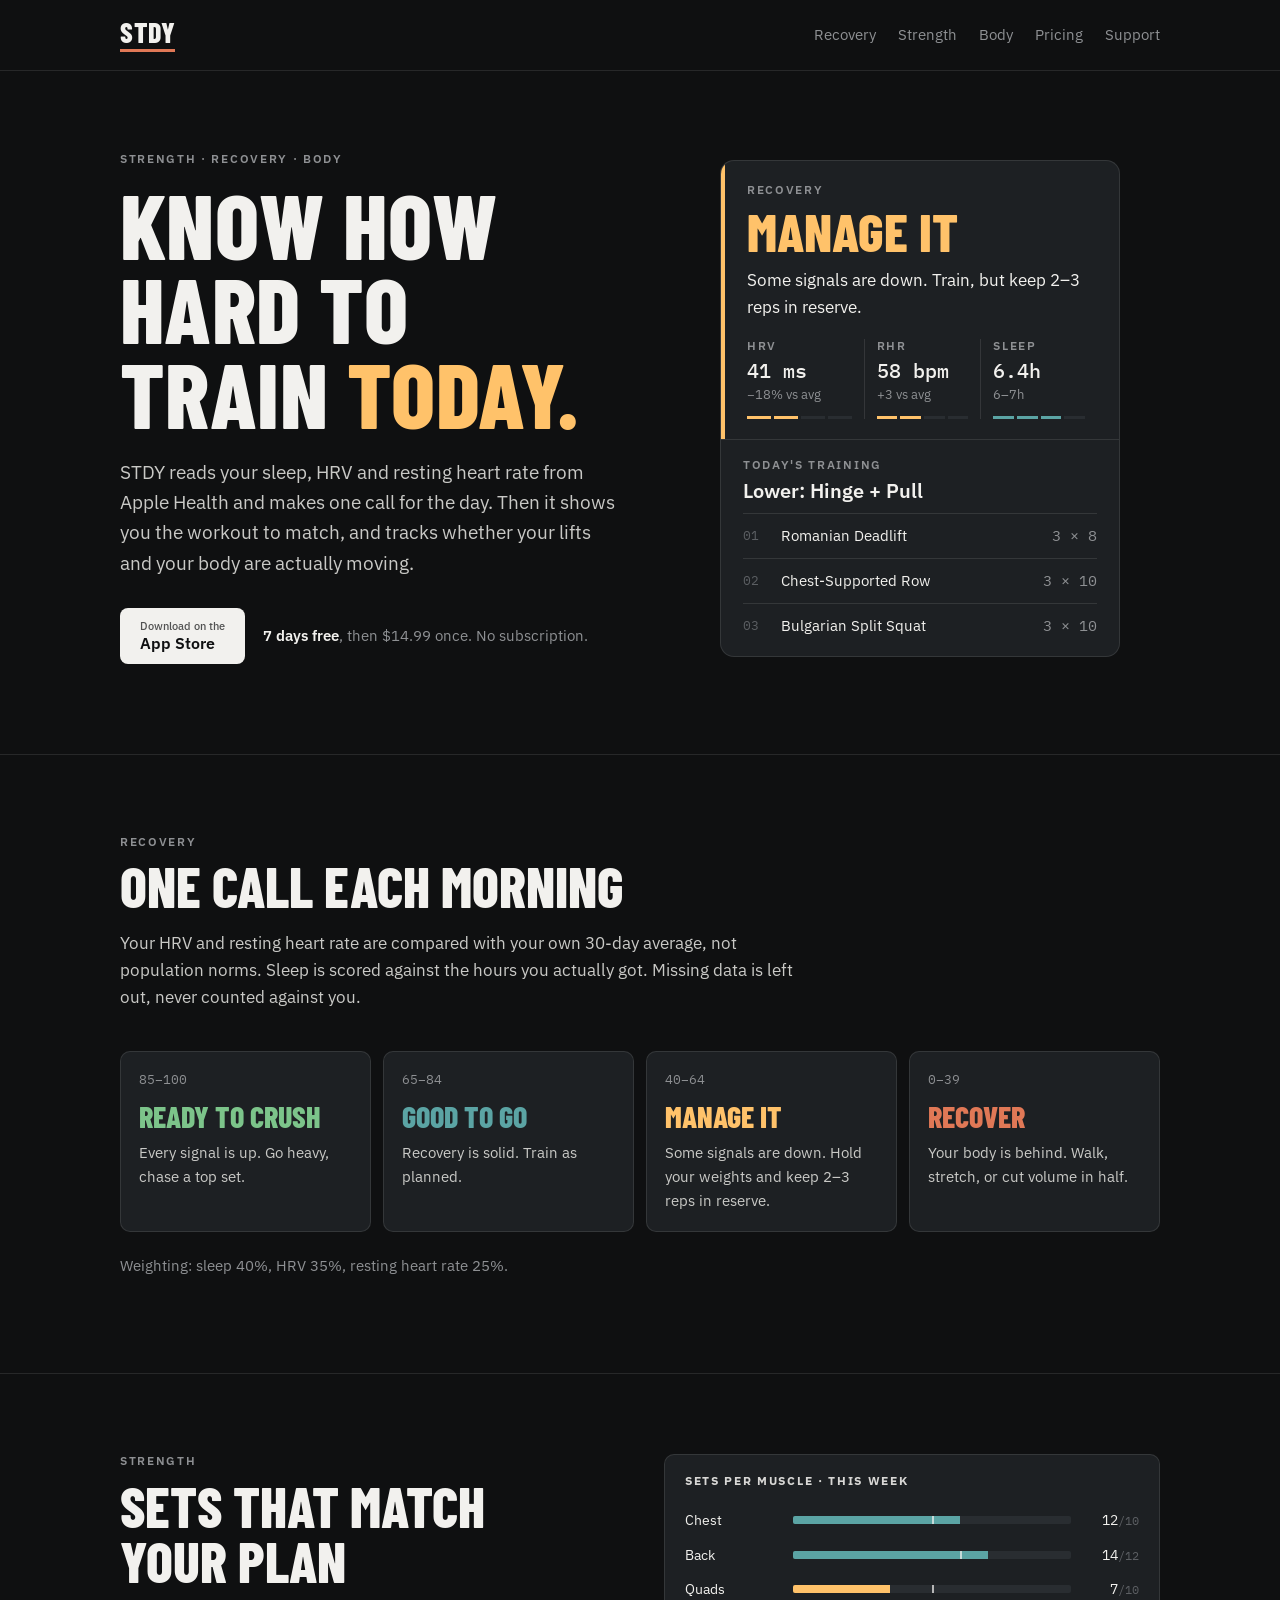
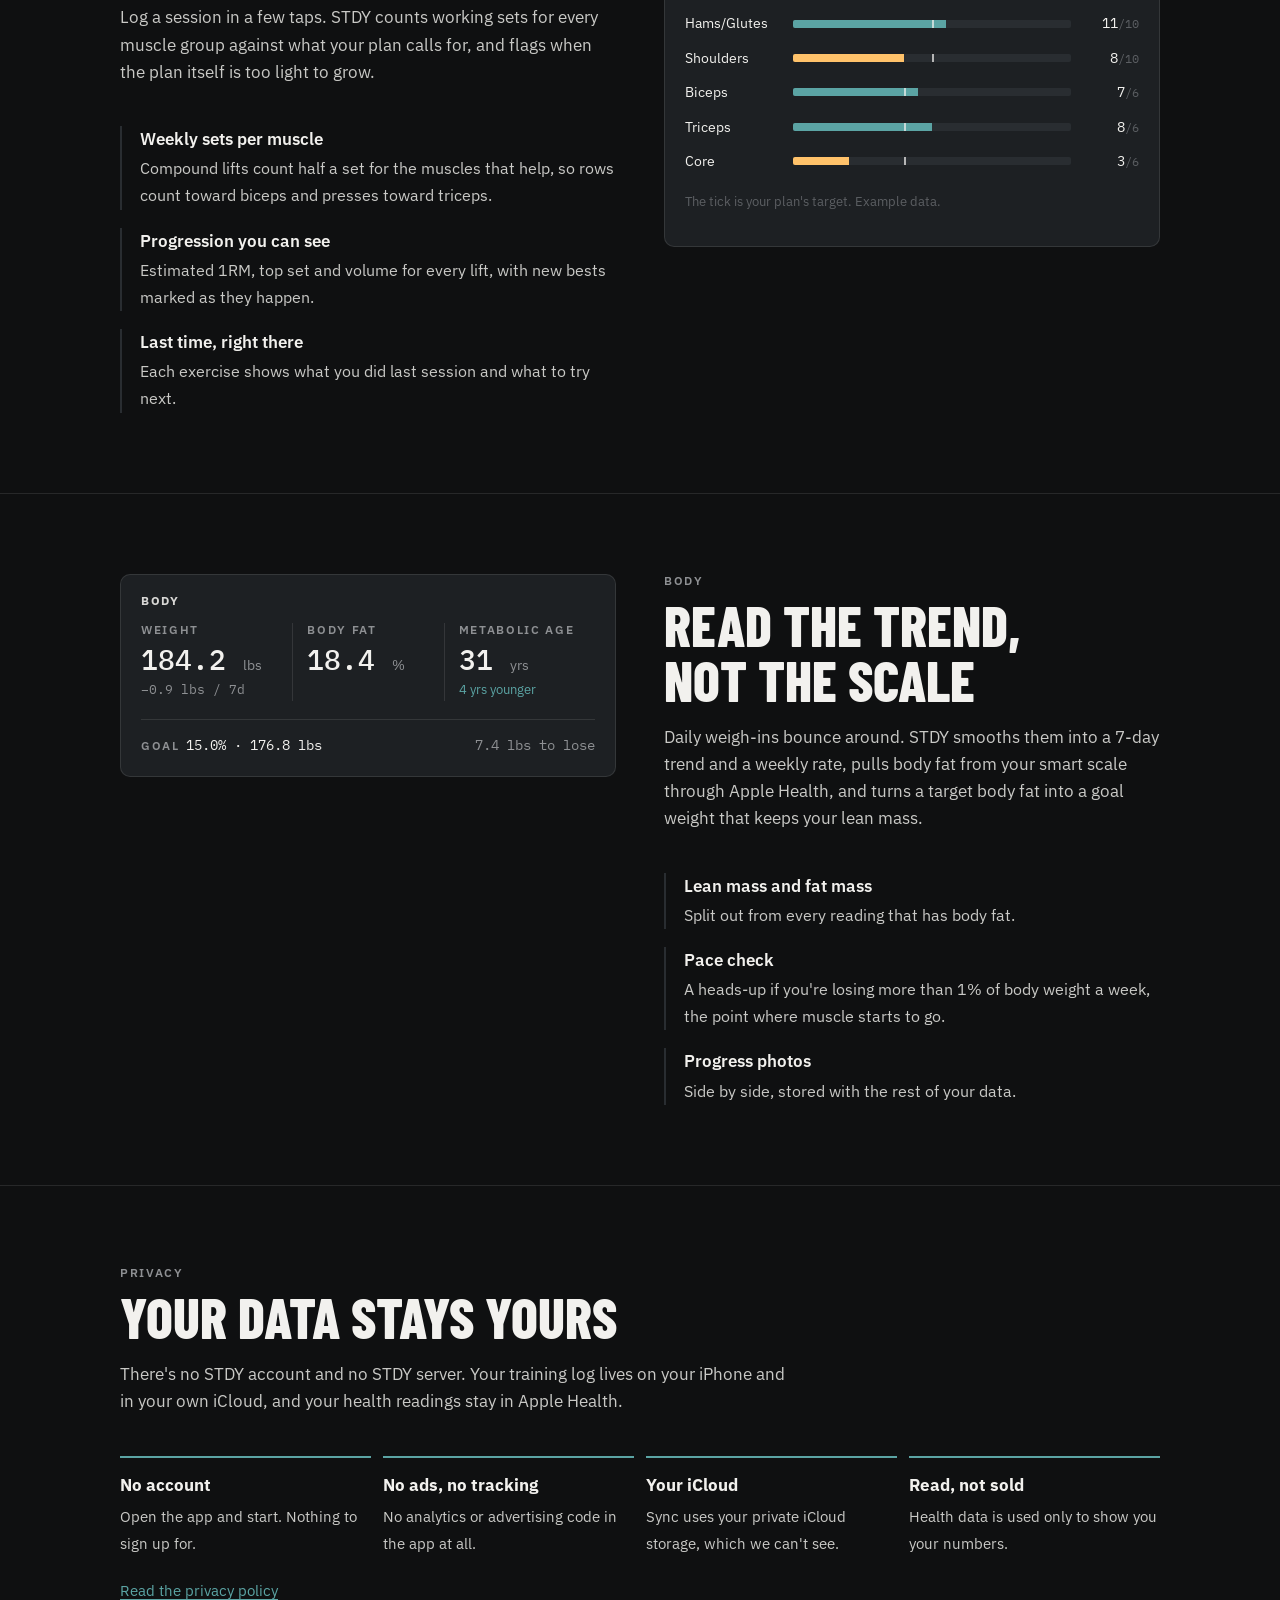
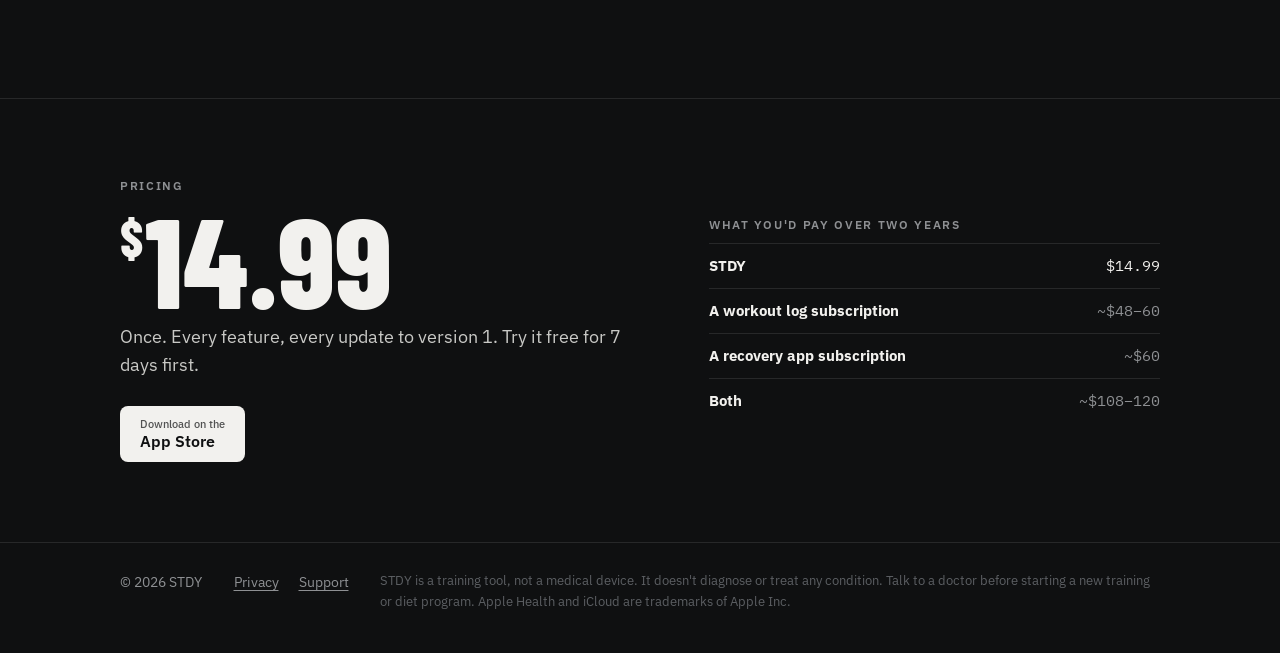
==== website/index.html @ 5057e9d3 "Add STDY marketing site, privacy policy and support pages Static HTML/CSS site: landing page with Ap" ====
<!doctype html>
<html lang="en">
<head>
  <meta charset="utf-8">
  <meta name="viewport" content="width=device-width, initial-scale=1, viewport-fit=cover">
  <title>STDY: Strength &amp; Recovery</title>
  <meta name="description" content="STDY reads your sleep, HRV and resting heart rate, makes one call for the day, and tracks whether your lifting and your body are moving. 7 days free, then $14.99 once.">
  <meta name="theme-color" content="#0f1011">
  <link rel="preconnect" href="https://fonts.googleapis.com">
  <link rel="preconnect" href="https://fonts.gstatic.com" crossorigin>
  <link rel="stylesheet" href="https://fonts.googleapis.com/css2?family=Barlow+Condensed:wght@700;800&family=IBM+Plex+Mono:wght@400;500&family=IBM+Plex+Sans:wght@400;500;600;700&display=swap">
  <link rel="stylesheet" href="styles.css">
</head>
<body>

<header class="site-header">
  <div class="wrap">
    <a class="wordmark" href="index.html" aria-label="STDY home">STDY</a>
    <nav class="site-nav" aria-label="Main">
      <a href="#recovery">Recovery</a>
      <a href="#strength">Strength</a>
      <a href="#body">Body</a>
      <a href="#pricing">Pricing</a>
      <a href="support.html">Support</a>
    </nav>
  </div>
</header>

<main>

  <section class="hero">
    <div class="wrap">
      <div>
        <div class="label">Strength · Recovery · Body</div>
        <h1>Know how hard to train <em>today.</em></h1>
        <p class="lede">STDY reads your sleep, HRV and resting heart rate from Apple Health and makes one call for the day. Then it shows you the workout to match, and tracks whether your lifts and your body are actually moving.</p>
        <div class="cta-row">
          <!-- Replace href with your App Store link, and this button with Apple's official badge artwork -->
          <a class="button" href="#app-store-link" id="app-store-button">
            <span><small>Download on the</small>App Store</span>
          </a>
          <span class="price-note"><strong>7 days free</strong>, then $14.99 once. No subscription.</span>
        </div>
      </div>

      <figure class="today-card" aria-label="Example of the STDY Today screen">
        <div class="recovery">
          <div class="recovery-body">
            <div class="label">Recovery</div>
            <div class="state">Manage it</div>
            <p class="call">Some signals are down. Train, but keep 2–3 reps in reserve.</p>
            <div class="signals">
              <div class="signal">
                <div class="label">HRV</div>
                <div class="value">41 ms</div>
                <div class="delta">−18% vs avg</div>
                <div class="bar"><i class="on-amber"></i><i class="on-amber"></i><i></i><i></i></div>
              </div>
              <div class="signal">
                <div class="label">RHR</div>
                <div class="value">58 bpm</div>
                <div class="delta">+3 vs avg</div>
                <div class="bar"><i class="on-amber"></i><i class="on-amber"></i><i></i><i></i></div>
              </div>
              <div class="signal">
                <div class="label">Sleep</div>
                <div class="value">6.4h</div>
                <div class="delta">6–7h</div>
                <div class="bar"><i class="on-teal"></i><i class="on-teal"></i><i class="on-teal"></i><i></i></div>
              </div>
            </div>
          </div>
        </div>
        <div class="workout">
          <div class="label">Today's training</div>
          <h3>Lower: Hinge + Pull</h3>
          <ol>
            <li><span>01</span><span>Romanian Deadlift</span><span>3 × 8</span></li>
            <li><span>02</span><span>Chest-Supported Row</span><span>3 × 10</span></li>
            <li><span>03</span><span>Bulgarian Split Squat</span><span>3 × 10</span></li>
          </ol>
        </div>
      </figure>
    </div>
  </section>

  <section class="block" id="recovery">
    <div class="wrap">
      <div class="section-head">
        <div class="label">Recovery</div>
        <h2>One call each morning</h2>
        <p>Your HRV and resting heart rate are compared with your own 30-day average, not population norms. Sleep is scored against the hours you actually got. Missing data is left out, never counted against you.</p>
      </div>
      <div class="states">
        <div class="state-card ready">
          <div class="range">85–100</div>
          <h3>Ready to Crush</h3>
          <p>Every signal is up. Go heavy, chase a top set.</p>
        </div>
        <div class="state-card good">
          <div class="range">65–84</div>
          <h3>Good to Go</h3>
          <p>Recovery is solid. Train as planned.</p>
        </div>
        <div class="state-card manage">
          <div class="range">40–64</div>
          <h3>Manage It</h3>
          <p>Some signals are down. Hold your weights and keep 2–3 reps in reserve.</p>
        </div>
        <div class="state-card recover">
          <div class="range">0–39</div>
          <h3>Recover</h3>
          <p>Your body is behind. Walk, stretch, or cut volume in half.</p>
        </div>
      </div>
      <p class="weights">Weighting: sleep 40%, HRV 35%, resting heart rate 25%.</p>
    </div>
  </section>

  <section class="block" id="strength">
    <div class="wrap two-up">
      <div>
        <div class="section-head">
          <div class="label">Strength</div>
          <h2>Sets that match your plan</h2>
          <p>Log a session in a few taps. STDY counts working sets for every muscle group against what your plan calls for, and flags when the plan itself is too light to grow.</p>
        </div>
        <ul class="points">
          <li><strong>Weekly sets per muscle</strong><span>Compound lifts count half a set for the muscles that help, so rows count toward biceps and presses toward triceps.</span></li>
          <li><strong>Progression you can see</strong><span>Estimated 1RM, top set and volume for every lift, with new bests marked as they happen.</span></li>
          <li><strong>Last time, right there</strong><span>Each exercise shows what you did last session and what to try next.</span></li>
        </ul>
      </div>
      <div class="panel" aria-label="Example of weekly sets per muscle">
        <div class="panel-title">Sets per muscle · this week</div>
        <div class="muscle"><span>Chest</span><div class="track"><b style="width:60%"></b><i style="left:50%"></i></div><span class="count">12<small>/10</small></span></div>
        <div class="muscle"><span>Back</span><div class="track"><b style="width:70%"></b><i style="left:60%"></i></div><span class="count">14<small>/12</small></span></div>
        <div class="muscle"><span>Quads</span><div class="track"><b class="under" style="width:35%"></b><i style="left:50%"></i></div><span class="count">7<small>/10</small></span></div>
        <div class="muscle"><span>Hams/Glutes</span><div class="track"><b style="width:55%"></b><i style="left:50%"></i></div><span class="count">11<small>/10</small></span></div>
        <div class="muscle"><span>Shoulders</span><div class="track"><b class="under" style="width:40%"></b><i style="left:50%"></i></div><span class="count">8<small>/10</small></span></div>
        <div class="muscle"><span>Biceps</span><div class="track"><b style="width:45%"></b><i style="left:40%"></i></div><span class="count">7<small>/6</small></span></div>
        <div class="muscle"><span>Triceps</span><div class="track"><b style="width:50%"></b><i style="left:40%"></i></div><span class="count">8<small>/6</small></span></div>
        <div class="muscle"><span>Core</span><div class="track"><b class="under" style="width:20%"></b><i style="left:40%"></i></div><span class="count">3<small>/6</small></span></div>
        <p class="foot">The tick is your plan's target. Example data.</p>
      </div>
    </div>
  </section>

  <section class="block" id="body">
    <div class="wrap two-up">
      <div class="panel" aria-label="Example of the body snapshot">
        <div class="panel-title">Body</div>
        <div class="stats">
          <div class="stat">
            <div class="label">Weight</div>
            <div class="value">184.2 <small>lbs</small></div>
            <div class="note num">−0.9 lbs / 7d</div>
          </div>
          <div class="stat">
            <div class="label">Body fat</div>
            <div class="value">18.4 <small>%</small></div>
          </div>
          <div class="stat">
            <div class="label">Metabolic age</div>
            <div class="value">31 <small>yrs</small></div>
            <div class="note good">4 yrs younger</div>
          </div>
        </div>
        <div class="goal-line">
          <span><span class="label">Goal</span>&nbsp; <span class="num">15.0% · 176.8 lbs</span></span>
          <span class="num" style="color:var(--muted)">7.4 lbs to lose</span>
        </div>
      </div>
      <div>
        <div class="section-head">
          <div class="label">Body</div>
          <h2>Read the trend, not the scale</h2>
          <p>Daily weigh-ins bounce around. STDY smooths them into a 7-day trend and a weekly rate, pulls body fat from your smart scale through Apple Health, and turns a target body fat into a goal weight that keeps your lean mass.</p>
        </div>
        <ul class="points">
          <li><strong>Lean mass and fat mass</strong><span>Split out from every reading that has body fat.</span></li>
          <li><strong>Pace check</strong><span>A heads-up if you're losing more than 1% of body weight a week, the point where muscle starts to go.</span></li>
          <li><strong>Progress photos</strong><span>Side by side, stored with the rest of your data.</span></li>
        </ul>
      </div>
    </div>
  </section>

  <section class="block">
    <div class="wrap">
      <div class="section-head">
        <div class="label">Privacy</div>
        <h2>Your data stays yours</h2>
        <p>There's no STDY account and no STDY server. Your training log lives on your iPhone and in your own iCloud, and your health readings stay in Apple Health.</p>
      </div>
      <div class="promises">
        <div class="promise"><strong>No account</strong><span>Open the app and start. Nothing to sign up for.</span></div>
        <div class="promise"><strong>No ads, no tracking</strong><span>No analytics or advertising code in the app at all.</span></div>
        <div class="promise"><strong>Your iCloud</strong><span>Sync uses your private iCloud storage, which we can't see.</span></div>
        <div class="promise"><strong>Read, not sold</strong><span>Health data is used only to show you your numbers.</span></div>
      </div>
      <p class="weights"><a href="privacy.html">Read the privacy policy</a></p>
    </div>
  </section>

  <section class="block pricing" id="pricing">
    <div class="wrap">
      <div>
        <div class="label">Pricing</div>
        <div class="price num"><sup>$</sup>14.99</div>
        <p class="price-sub">Once. Every feature, every update to version 1. Try it free for 7 days first.</p>
        <a class="button" href="#app-store-link">
          <span><small>Download on the</small>App Store</span>
        </a>
      </div>
      <div class="table-scroll">
        <table class="compare">
          <caption class="label">What you'd pay over two years</caption>
          <tbody>
            <tr class="us"><th scope="row">STDY</th><td>$14.99</td></tr>
            <tr><th scope="row">A workout log subscription</th><td>~$48–60</td></tr>
            <tr><th scope="row">A recovery app subscription</th><td>~$60</td></tr>
            <tr><th scope="row">Both</th><td>~$108–120</td></tr>
          </tbody>
        </table>
      </div>
    </div>
  </section>

</main>

<footer class="site-footer">
  <div class="wrap">
    <span>© 2026 STDY</span>
    <nav aria-label="Footer">
      <a href="privacy.html">Privacy</a>
      <a href="support.html">Support</a>
    </nav>
    <p class="disclaimer">STDY is a training tool, not a medical device. It doesn't diagnose or treat any condition. Talk to a doctor before starting a new training or diet program. Apple Health and iCloud are trademarks of Apple Inc.</p>
  </div>
</footer>

</body>
</html>
---- website/styles.css ----
/* STDY site — one dark look, matching the app.
   Layout: a single 1080px column; sections stack, two-up grids collapse to one at phone width. */
:root {
  color-scheme: dark;
  --base: #0f1011;       /* page ground, same as the app */
  --panel: #1d2023;      /* cards */
  --raised: #292d31;     /* inner controls, bar tracks */
  --line: rgba(255, 255, 255, 0.10);
  --text: #f2f1ee;       /* warm white */
  --muted: #8e9093;
  --faint: #5c5f63;
  --teal: #5ba4a4;       /* Good to Go, primary actions */
  --amber: #ffc26a;      /* Manage It */
  --coral: #e07856;      /* Recover */
  --green: #7cc48a;      /* Ready to Crush */

  --display: "Barlow Condensed", "Arial Narrow", "Helvetica Neue", sans-serif;
  --body: "IBM Plex Sans", -apple-system, "Segoe UI", Roboto, sans-serif;
  --mono: "IBM Plex Mono", ui-monospace, "SF Mono", Menlo, monospace;

  --wrap: 1080px;
  --radius: 10px;
}

* { box-sizing: border-box; }
html { -webkit-text-size-adjust: 100%; }
body {
  margin: 0;
  background: var(--base);
  color: var(--text);
  font: 400 17px/1.6 var(--body);
}
img { max-width: 100%; }
a { color: var(--teal); text-underline-offset: 3px; }
a:focus-visible, .button:focus-visible { outline: 2px solid var(--teal); outline-offset: 3px; border-radius: 4px; }

.wrap {
  max-width: var(--wrap);
  margin: 0 auto;
  padding-left: max(20px, env(safe-area-inset-left, 0px));
  padding-right: max(20px, env(safe-area-inset-right, 0px));
}

/* Labels: small uppercase tracked, the app's own label style */
.label {
  font: 600 12px/1.2 var(--body);
  letter-spacing: 0.14em;
  text-transform: uppercase;
  color: var(--muted);
}
.num { font-family: var(--mono); font-variant-numeric: tabular-nums; }

/* ---------- Header ---------- */
.site-header { border-bottom: 1px solid var(--line); }
.site-header .wrap { display: flex; align-items: center; justify-content: space-between; gap: 16px; padding-block: 18px; }
.wordmark {
  font: 800 28px/1 var(--display);
  letter-spacing: 0.02em;
  color: var(--text);
  text-decoration: none;
  display: inline-flex;
  flex-direction: column;
  gap: 3px;
}
.wordmark::after { content: ""; height: 3px; width: 100%; background: var(--coral); }
.site-nav { display: flex; gap: 22px; flex-wrap: wrap; }
.site-nav a { color: var(--muted); text-decoration: none; font-size: 15px; }
.site-nav a:hover, .site-nav a[aria-current="page"] { color: var(--text); }

/* ---------- Buttons ---------- */
.button {
  display: inline-flex; align-items: center; gap: 10px;
  padding: 13px 20px;
  border-radius: 8px;
  font: 600 16px/1 var(--body);
  text-decoration: none;
  background: var(--text);
  color: var(--base);
}
.button svg { width: 20px; height: 20px; fill: currentColor; }
.button small { display: block; font-size: 11px; font-weight: 500; opacity: 0.7; margin-bottom: 3px; }
.button:hover { background: #fff; }

/* ---------- Hero ---------- */
.hero .wrap {
  display: grid;
  grid-template-columns: 1.05fr 1fr;
  gap: 56px;
  align-items: center;
  padding-block: 72px 80px;
}
.hero h1 {
  font: 800 clamp(52px, 8vw, 92px)/0.92 var(--display);
  text-transform: uppercase;
  letter-spacing: 0.005em;
  margin: 14px 0 22px;
  text-wrap: balance;
}
.hero h1 em { font-style: normal; color: var(--amber); }
.hero p.lede { font-size: 19px; color: #c9c9c6; max-width: 34em; margin: 0 0 30px; }
.cta-row { display: flex; flex-wrap: wrap; align-items: center; gap: 18px; }
.price-note { color: var(--muted); font-size: 15px; }
.price-note strong { color: var(--text); font-weight: 600; }

/* Recovery card mock (mirrors the app's Today screen) */
.today-card {
  background: var(--panel);
  border: 1px solid var(--line);
  border-radius: 14px;
  overflow: hidden;
  min-width: 0;
}
.today-card .recovery { display: grid; grid-template-columns: 4px 1fr; }
.today-card .recovery::before { content: ""; background: var(--amber); }
.today-card .recovery-body { padding: 22px 22px 20px; }
.state {
  font: 800 54px/0.95 var(--display);
  text-transform: uppercase;
  color: var(--amber);
  margin: 8px 0 10px;
}
.today-card .call { margin: 0 0 18px; color: var(--text); }
.signals { display: grid; grid-template-columns: repeat(3, 1fr); }
.signal { padding-right: 12px; min-width: 0; }
.signal + .signal { border-left: 1px solid var(--line); padding-left: 12px; }
.signal .value { font: 500 20px/1.2 var(--mono); font-variant-numeric: tabular-nums; margin: 6px 0 2px; }
.signal .delta { font-size: 13px; color: var(--muted); }
.signal .bar { display: grid; grid-template-columns: repeat(4, 1fr); gap: 3px; margin-top: 10px; }
.signal .bar i { height: 3px; background: var(--raised); }
.signal .bar i.on-coral { background: var(--coral); }
.signal .bar i.on-amber { background: var(--amber); }
.signal .bar i.on-teal { background: var(--teal); }
.today-card .workout { border-top: 1px solid var(--line); padding: 18px 22px 8px; }
.workout h3 { font: 600 20px/1.2 var(--body); margin: 6px 0 10px; }
.workout ol { list-style: none; margin: 0; padding: 0; }
.workout li { display: grid; grid-template-columns: 30px 1fr auto; gap: 8px; padding: 10px 0; border-top: 1px solid var(--line); font-size: 15px; }
.workout li span:first-child { color: var(--faint); font-family: var(--mono); font-size: 13px; padding-top: 2px; }
.workout li span:last-child { color: var(--muted); font-family: var(--mono); font-variant-numeric: tabular-nums; }

/* ---------- Sections ---------- */
section.block { border-top: 1px solid var(--line); }
section.block .wrap { padding-block: 80px; }
.section-head { max-width: 40em; margin-bottom: 40px; }
.section-head h2 {
  font: 800 clamp(38px, 5vw, 56px)/0.98 var(--display);
  text-transform: uppercase;
  margin: 10px 0 16px;
  text-wrap: balance;
}
.section-head p { color: #c9c9c6; margin: 0; }

/* Four recovery states */
.states { display: grid; grid-template-columns: repeat(4, 1fr); gap: 12px; }
.state-card { background: var(--panel); border: 1px solid var(--line); border-radius: var(--radius); padding: 18px; min-width: 0; }
.state-card .range { font-family: var(--mono); font-size: 13px; color: var(--muted); }
.state-card h3 { font: 800 30px/1 var(--display); text-transform: uppercase; margin: 10px 0 10px; }
.state-card p { margin: 0; font-size: 15px; color: #c9c9c6; }
.state-card.ready h3 { color: var(--green); }
.state-card.good h3 { color: var(--teal); }
.state-card.manage h3 { color: var(--amber); }
.state-card.recover h3 { color: var(--coral); }
.weights { margin-top: 22px; color: var(--muted); font-size: 15px; }

/* Two-up feature layout */
.two-up { display: grid; grid-template-columns: 1fr 1fr; gap: 48px; align-items: start; }
.two-up > * { min-width: 0; }
.points { list-style: none; padding: 0; margin: 0; display: grid; gap: 18px; }
.points li { padding-left: 18px; border-left: 2px solid var(--raised); }
.points strong { display: block; font-weight: 600; margin-bottom: 2px; }
.points span { color: #c9c9c6; font-size: 16px; }

/* Sets-per-muscle panel */
.panel { background: var(--panel); border: 1px solid var(--line); border-radius: var(--radius); padding: 20px; }
.panel-title { font: 700 12px/1 var(--body); letter-spacing: 0.14em; text-transform: uppercase; color: var(--text); opacity: 0.88; margin-bottom: 16px; }
.muscle { display: grid; grid-template-columns: 96px 1fr 56px; gap: 12px; align-items: center; padding: 6px 0; font-size: 14px; }
.track { position: relative; height: 8px; background: var(--raised); border-radius: 2px; overflow: hidden; }
.track b { position: absolute; inset: 0 auto 0 0; background: var(--teal); }
.track b.under { background: var(--amber); }
.track i { position: absolute; top: 0; bottom: 0; width: 2px; background: rgba(242, 241, 238, 0.7); }
.muscle .count { font-family: var(--mono); font-variant-numeric: tabular-nums; text-align: right; }
.muscle .count small { color: var(--faint); }
.panel .foot { color: var(--faint); font-size: 13px; margin-top: 14px; }

/* Body stats */
.stats { display: grid; grid-template-columns: repeat(3, 1fr); }
.stat { padding-right: 14px; min-width: 0; }
.stat + .stat { border-left: 1px solid var(--line); padding-left: 14px; }
.stat .value { font: 500 28px/1.1 var(--mono); font-variant-numeric: tabular-nums; margin: 8px 0 4px; }
.stat .value small { font: 400 14px var(--body); color: var(--muted); }
.stat .note { font-size: 13px; color: var(--muted); }
.stat .note.good { color: var(--teal); }
.goal-line { border-top: 1px solid var(--line); margin-top: 18px; padding-top: 14px; display: flex; justify-content: space-between; gap: 12px; flex-wrap: wrap; font-size: 14px; }
.goal-line .num { color: var(--text); }

/* Privacy promises */
.promises { display: grid; grid-template-columns: repeat(4, 1fr); gap: 12px; }
.promise { border-top: 2px solid var(--teal); padding-top: 14px; }
.promise strong { display: block; font-size: 17px; margin-bottom: 4px; }
.promise span { color: #c9c9c6; font-size: 15px; }

/* Pricing */
.pricing .wrap { display: grid; grid-template-columns: 1.2fr 1fr; gap: 48px; align-items: center; }
.price {
  font: 800 clamp(72px, 11vw, 128px)/0.9 var(--display);
  margin: 8px 0 6px;
}
.price sup { font-size: 0.4em; vertical-align: top; position: relative; top: 0.25em; margin-right: 2px; }
.price-sub { color: #c9c9c6; margin: 0 0 26px; font-size: 18px; }
.compare { width: 100%; border-collapse: collapse; font-size: 15px; }
.compare caption { text-align: left; margin-bottom: 10px; }
.compare th, .compare td { text-align: left; padding: 10px 0; border-top: 1px solid var(--line); }
.compare td { text-align: right; font-family: var(--mono); font-variant-numeric: tabular-nums; color: var(--muted); }
.compare tr.us th, .compare tr.us td { color: var(--text); }
.table-scroll { overflow-x: auto; }

/* ---------- Text pages (privacy, support) ---------- */
.doc .wrap { padding-block: 56px 80px; }
.doc article { max-width: 42em; }
.doc h1 { font: 800 clamp(44px, 7vw, 68px)/0.95 var(--display); text-transform: uppercase; margin: 10px 0 14px; }
.doc .updated { color: var(--muted); font-size: 15px; margin: 0 0 36px; }
.doc h2 { font: 700 24px/1.25 var(--body); margin: 44px 0 10px; }
.doc h3 { font: 600 18px/1.3 var(--body); margin: 28px 0 6px; }
.doc p, .doc li { color: #d6d5d2; }
.doc ul { padding-left: 1.2em; }
.doc li + li { margin-top: 6px; }
.summary-box { background: var(--panel); border: 1px solid var(--line); border-radius: var(--radius); padding: 20px 22px; }
.summary-box ul { margin: 8px 0 0; }
.data-table { width: 100%; border-collapse: collapse; font-size: 15px; min-width: 520px; }
.data-table th, .data-table td { text-align: left; padding: 10px 12px 10px 0; border-top: 1px solid var(--line); vertical-align: top; }
.data-table th { color: var(--muted); font-weight: 600; font-size: 13px; letter-spacing: 0.06em; text-transform: uppercase; }
.placeholder { background: rgba(255, 194, 106, 0.14); color: var(--amber); padding: 0 4px; border-radius: 3px; font-family: var(--mono); font-size: 0.92em; }
details { border-top: 1px solid var(--line); padding: 16px 0; }
details:last-of-type { border-bottom: 1px solid var(--line); }
summary { cursor: pointer; font-weight: 600; list-style: none; display: flex; justify-content: space-between; gap: 16px; }
summary::-webkit-details-marker { display: none; }
summary::after { content: "+"; color: var(--muted); font-family: var(--mono); }
details[open] summary::after { content: "−"; }
details > div { padding-top: 8px; }
details p { margin: 8px 0 0; }
.contact { margin-top: 36px; }

/* ---------- Footer ---------- */
.site-footer { border-top: 1px solid var(--line); color: var(--muted); font-size: 14px; }
.site-footer .wrap { display: flex; flex-wrap: wrap; justify-content: space-between; gap: 16px; padding-block: 28px 40px; }
.site-footer nav { display: flex; gap: 20px; flex-wrap: wrap; }
.site-footer a { color: var(--muted); }
.disclaimer { flex-basis: 100%; color: var(--faint); font-size: 13px; margin: 0; max-width: 60em; }

/* ---------- Responsive ---------- */
@media (max-width: 900px) {
  .hero .wrap, .two-up, .pricing .wrap { grid-template-columns: 1fr; gap: 40px; }
  .states, .promises { grid-template-columns: 1fr 1fr; }
}
@media (max-width: 520px) {
  body { font-size: 16px; }
  .hero .wrap { padding-block: 44px 56px; }
  section.block .wrap { padding-block: 56px; }
  .states, .promises { grid-template-columns: 1fr; }
  .state { font-size: 44px; }
  .signal .value { font-size: 17px; }
  .stat .value { font-size: 22px; }
  .muscle { grid-template-columns: 84px 1fr 48px; }
  .site-nav { gap: 14px; }
  .site-nav a[href^="#"]:not([href="#pricing"]) { display: none; }
}
@media (prefers-reduced-motion: reduce) {
  * { scroll-behavior: auto !important; transition: none !important; }
}
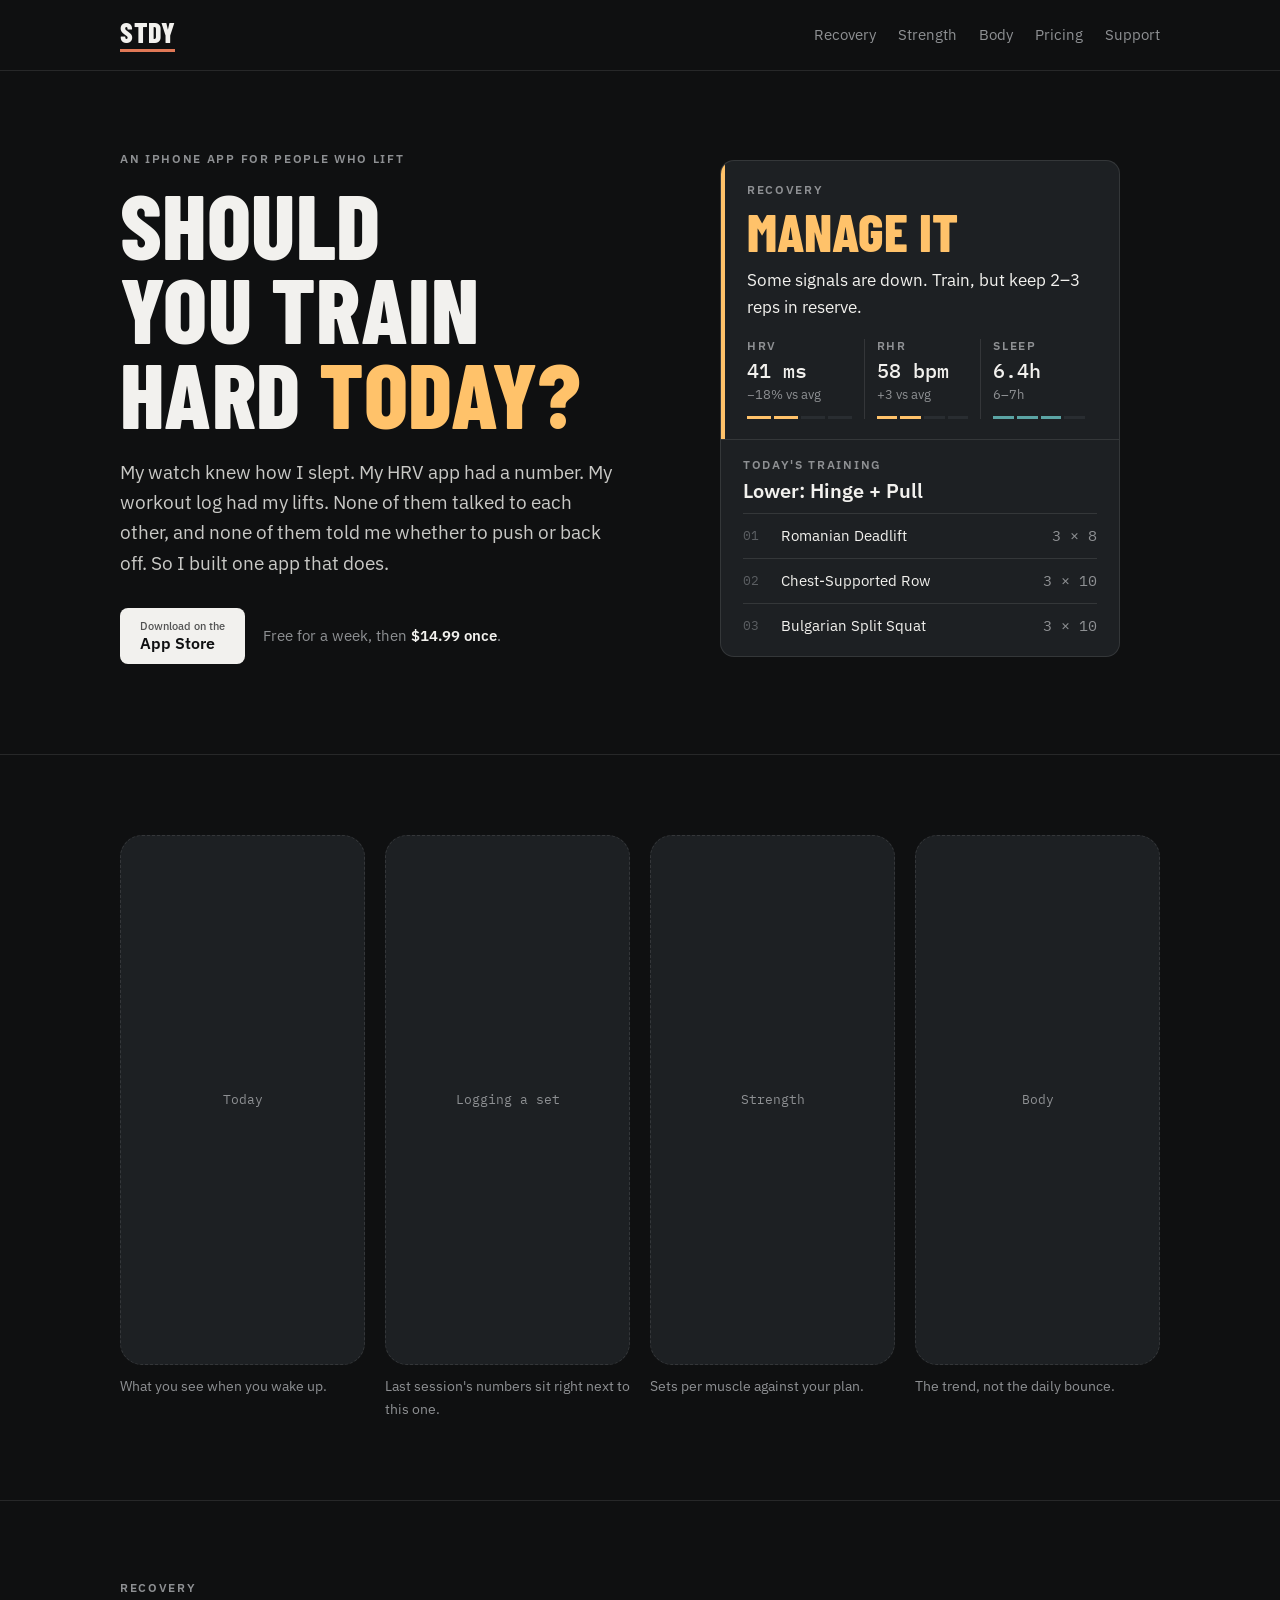
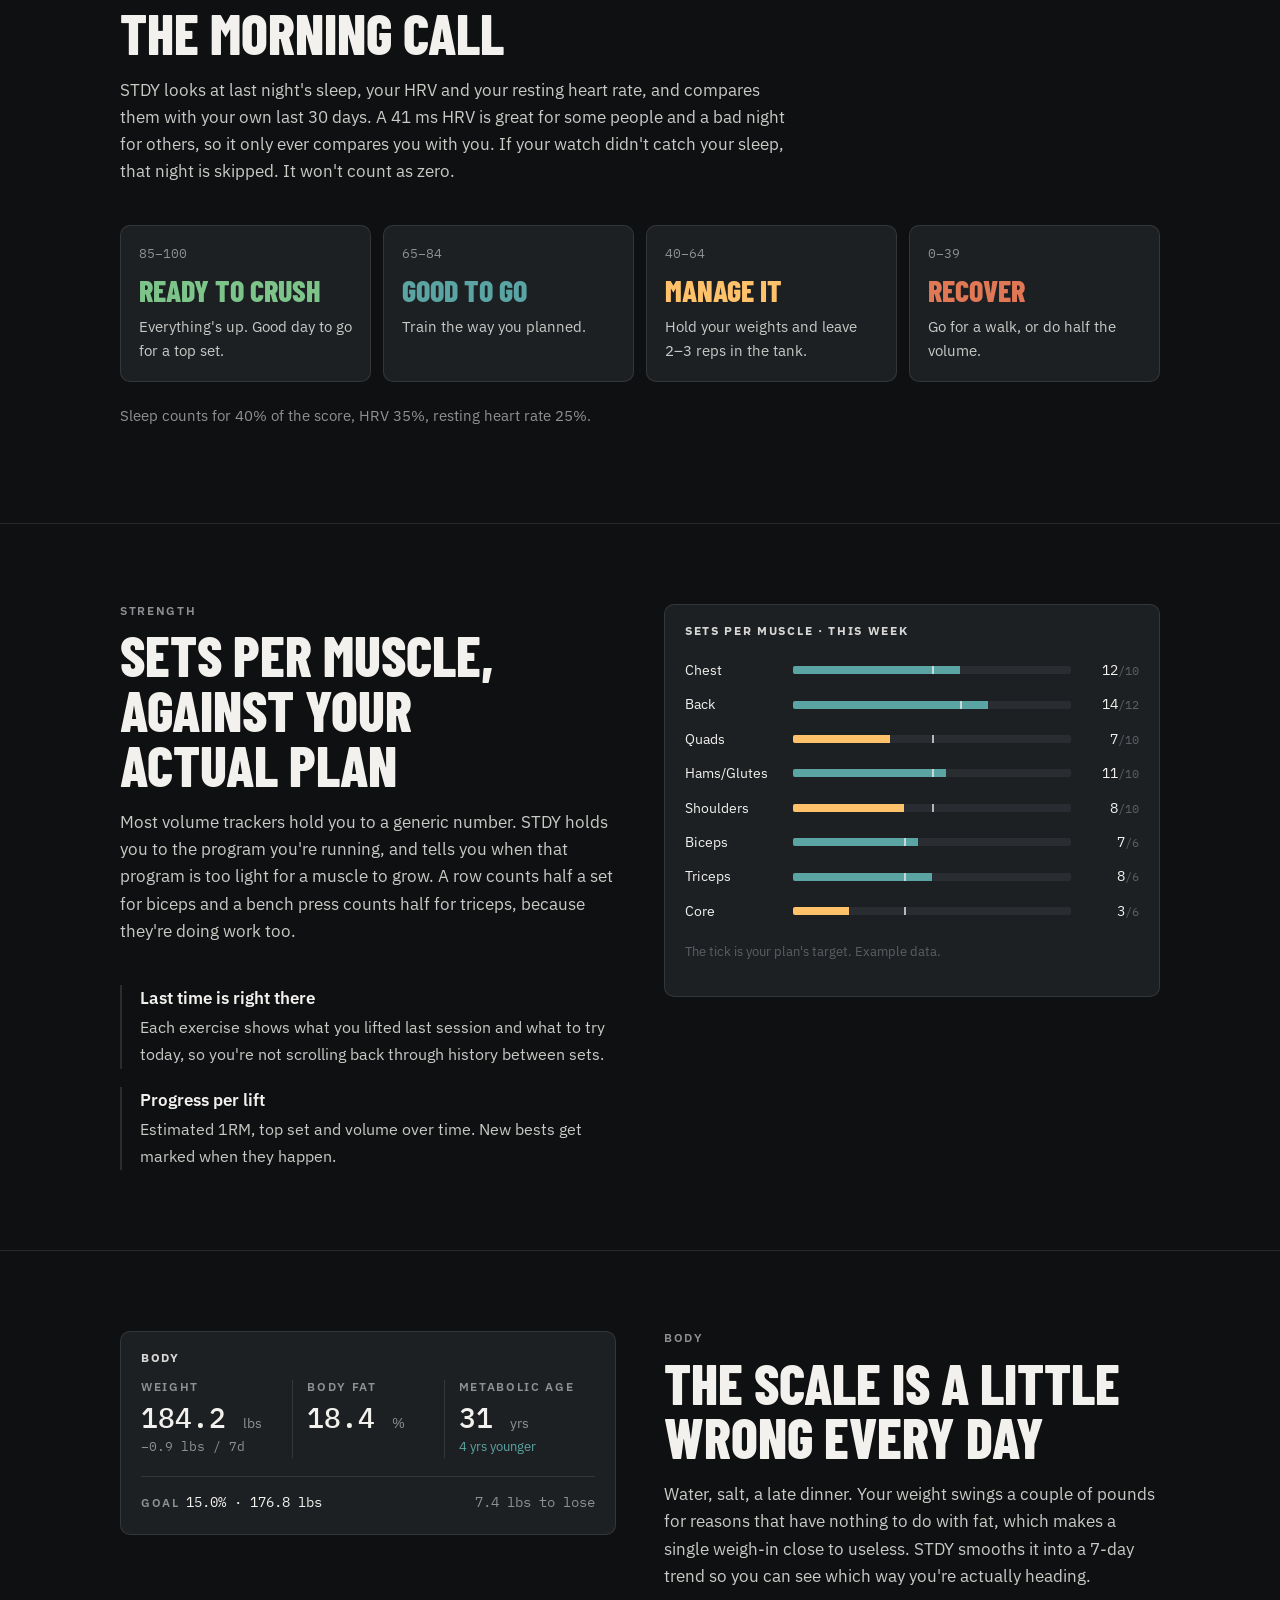
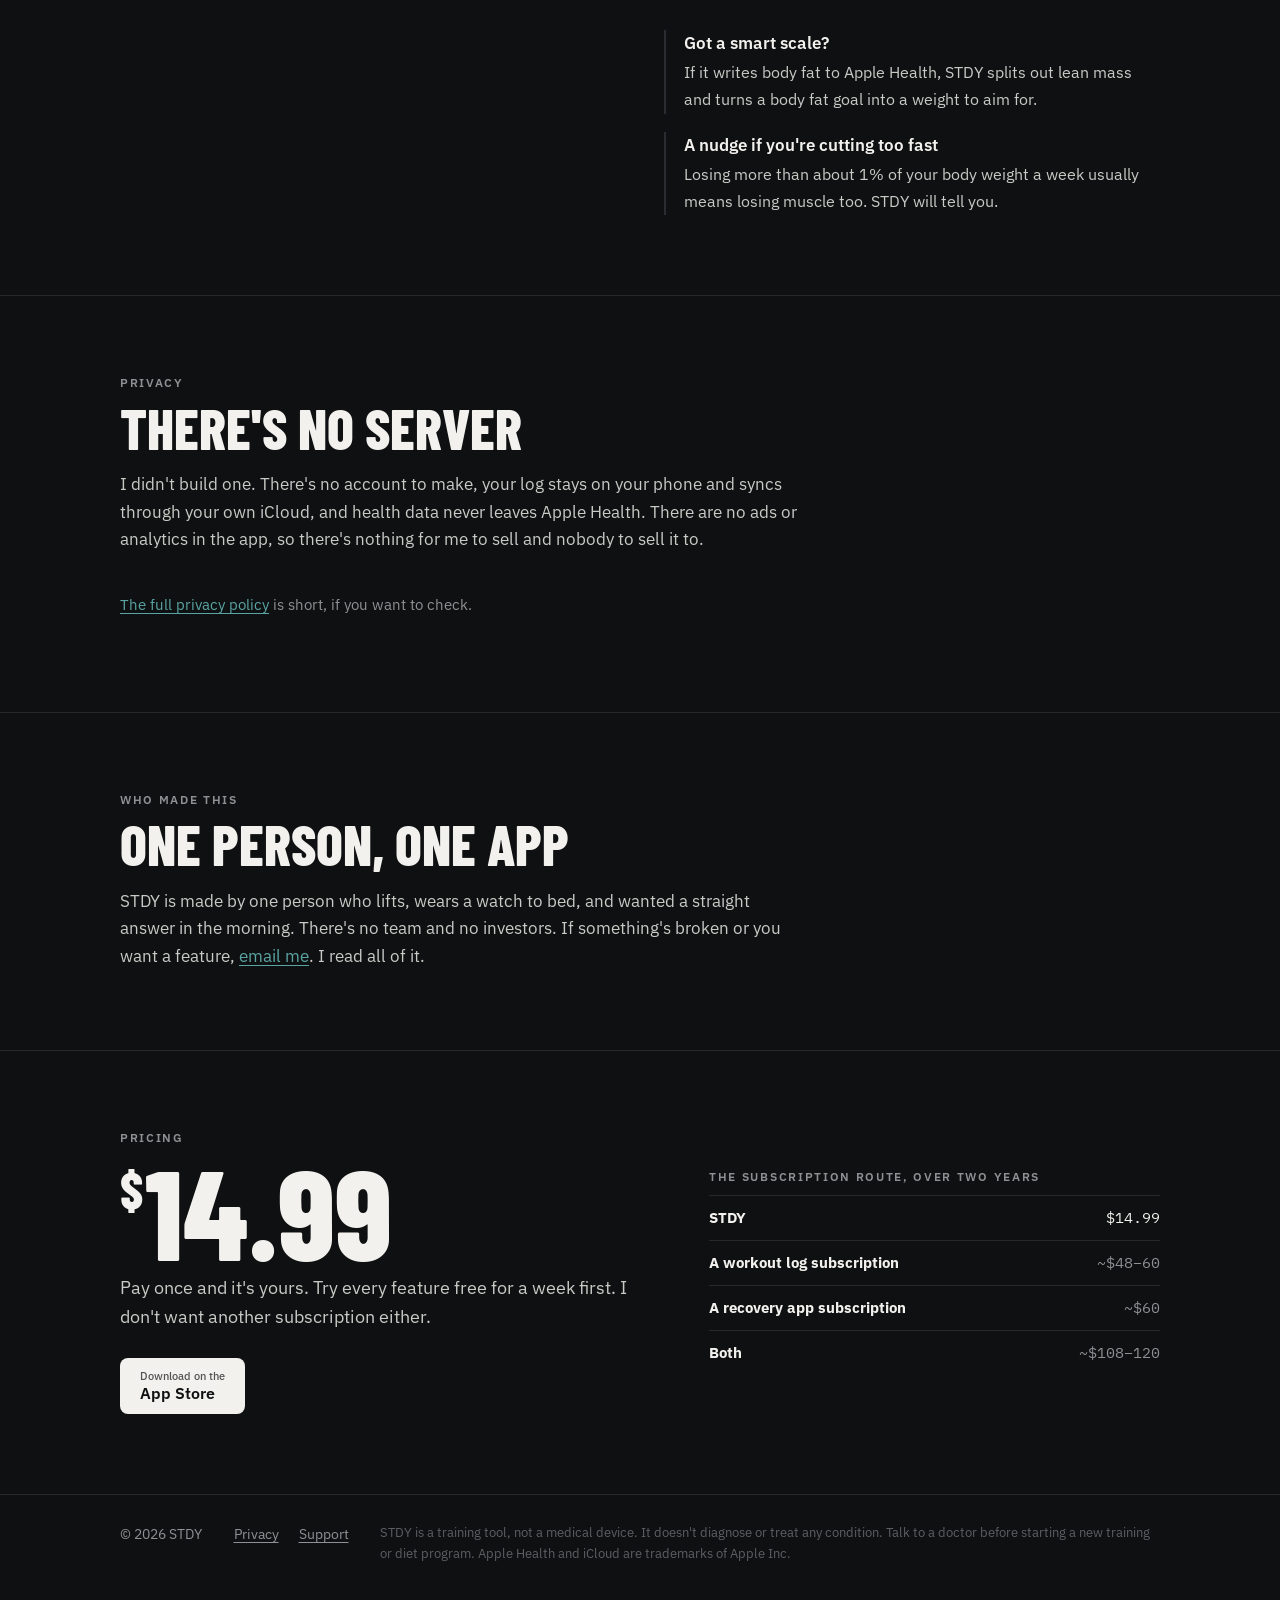
==== commit 78460a37: "Rewrite site copy in a plainer first-person voice, add screenshot slots Co-Authored-By: Claude Opus " ====
--- a/website/index.html
+++ b/website/index.html
@@ -4,7 +4,7 @@
   <meta charset="utf-8">
   <meta name="viewport" content="width=device-width, initial-scale=1, viewport-fit=cover">
   <title>STDY: Strength &amp; Recovery</title>
-  <meta name="description" content="STDY reads your sleep, HRV and resting heart rate, makes one call for the day, and tracks whether your lifting and your body are moving. 7 days free, then $14.99 once.">
+  <meta name="description" content="An iPhone app for people who lift. It reads your sleep, HRV and resting heart rate, tells you how hard to train today, and tracks whether your lifts and your body are moving. Free for a week, then $14.99 once.">
   <meta name="theme-color" content="#0f1011">
   <link rel="preconnect" href="https://fonts.googleapis.com">
   <link rel="preconnect" href="https://fonts.gstatic.com" crossorigin>
@@ -31,15 +31,15 @@
   <section class="hero">
     <div class="wrap">
       <div>
-        <div class="label">Strength · Recovery · Body</div>
-        <h1>Know how hard to train <em>today.</em></h1>
-        <p class="lede">STDY reads your sleep, HRV and resting heart rate from Apple Health and makes one call for the day. Then it shows you the workout to match, and tracks whether your lifts and your body are actually moving.</p>
+        <div class="label">An iPhone app for people who lift</div>
+        <h1>Should you train hard <em>today?</em></h1>
+        <p class="lede">My watch knew how I slept. My HRV app had a number. My workout log had my lifts. None of them talked to each other, and none of them told me whether to push or back off. So I built one app that does.</p>
         <div class="cta-row">
           <!-- Replace href with your App Store link, and this button with Apple's official badge artwork -->
           <a class="button" href="#app-store-link" id="app-store-button">
             <span><small>Download on the</small>App Store</span>
           </a>
-          <span class="price-note"><strong>7 days free</strong>, then $14.99 once. No subscription.</span>
+          <span class="price-note">Free for a week, then <strong>$14.99 once</strong>.</span>
         </div>
       </div>
 
@@ -84,36 +84,48 @@
     </div>
   </section>
 
+  <!-- Screenshot slots: replace each .shot-slot div with <img src="screens/NAME.png" alt="..."> -->
+  <section class="block shots-block" aria-label="Screenshots">
+    <div class="wrap">
+      <div class="shots">
+        <figure class="shot"><div class="shot-slot">Today</div><figcaption>What you see when you wake up.</figcaption></figure>
+        <figure class="shot"><div class="shot-slot">Logging a set</div><figcaption>Last session's numbers sit right next to this one.</figcaption></figure>
+        <figure class="shot"><div class="shot-slot">Strength</div><figcaption>Sets per muscle against your plan.</figcaption></figure>
+        <figure class="shot"><div class="shot-slot">Body</div><figcaption>The trend, not the daily bounce.</figcaption></figure>
+      </div>
+    </div>
+  </section>
+
   <section class="block" id="recovery">
     <div class="wrap">
       <div class="section-head">
         <div class="label">Recovery</div>
-        <h2>One call each morning</h2>
-        <p>Your HRV and resting heart rate are compared with your own 30-day average, not population norms. Sleep is scored against the hours you actually got. Missing data is left out, never counted against you.</p>
+        <h2>The morning call</h2>
+        <p>STDY looks at last night's sleep, your HRV and your resting heart rate, and compares them with your own last 30 days. A 41 ms HRV is great for some people and a bad night for others, so it only ever compares you with you. If your watch didn't catch your sleep, that night is skipped. It won't count as zero.</p>
       </div>
       <div class="states">
         <div class="state-card ready">
           <div class="range">85–100</div>
           <h3>Ready to Crush</h3>
-          <p>Every signal is up. Go heavy, chase a top set.</p>
+          <p>Everything's up. Good day to go for a top set.</p>
         </div>
         <div class="state-card good">
           <div class="range">65–84</div>
           <h3>Good to Go</h3>
-          <p>Recovery is solid. Train as planned.</p>
+          <p>Train the way you planned.</p>
         </div>
         <div class="state-card manage">
           <div class="range">40–64</div>
           <h3>Manage It</h3>
-          <p>Some signals are down. Hold your weights and keep 2–3 reps in reserve.</p>
+          <p>Hold your weights and leave 2–3 reps in the tank.</p>
         </div>
         <div class="state-card recover">
           <div class="range">0–39</div>
           <h3>Recover</h3>
-          <p>Your body is behind. Walk, stretch, or cut volume in half.</p>
-        </div>
-      </div>
-      <p class="weights">Weighting: sleep 40%, HRV 35%, resting heart rate 25%.</p>
+          <p>Go for a walk, or do half the volume.</p>
+        </div>
+      </div>
+      <p class="weights">Sleep counts for 40% of the score, HRV 35%, resting heart rate 25%.</p>
     </div>
   </section>
 
@@ -122,13 +134,12 @@
       <div>
         <div class="section-head">
           <div class="label">Strength</div>
-          <h2>Sets that match your plan</h2>
-          <p>Log a session in a few taps. STDY counts working sets for every muscle group against what your plan calls for, and flags when the plan itself is too light to grow.</p>
+          <h2>Sets per muscle, against your actual plan</h2>
+          <p>Most volume trackers hold you to a generic number. STDY holds you to the program you're running, and tells you when that program is too light for a muscle to grow. A row counts half a set for biceps and a bench press counts half for triceps, because they're doing work too.</p>
         </div>
         <ul class="points">
-          <li><strong>Weekly sets per muscle</strong><span>Compound lifts count half a set for the muscles that help, so rows count toward biceps and presses toward triceps.</span></li>
-          <li><strong>Progression you can see</strong><span>Estimated 1RM, top set and volume for every lift, with new bests marked as they happen.</span></li>
-          <li><strong>Last time, right there</strong><span>Each exercise shows what you did last session and what to try next.</span></li>
+          <li><strong>Last time is right there</strong><span>Each exercise shows what you lifted last session and what to try today, so you're not scrolling back through history between sets.</span></li>
+          <li><strong>Progress per lift</strong><span>Estimated 1RM, top set and volume over time. New bests get marked when they happen.</span></li>
         </ul>
       </div>
       <div class="panel" aria-label="Example of weekly sets per muscle">
@@ -174,13 +185,12 @@
       <div>
         <div class="section-head">
           <div class="label">Body</div>
-          <h2>Read the trend, not the scale</h2>
-          <p>Daily weigh-ins bounce around. STDY smooths them into a 7-day trend and a weekly rate, pulls body fat from your smart scale through Apple Health, and turns a target body fat into a goal weight that keeps your lean mass.</p>
+          <h2>The scale is a little wrong every day</h2>
+          <p>Water, salt, a late dinner. Your weight swings a couple of pounds for reasons that have nothing to do with fat, which makes a single weigh-in close to useless. STDY smooths it into a 7-day trend so you can see which way you're actually heading.</p>
         </div>
         <ul class="points">
-          <li><strong>Lean mass and fat mass</strong><span>Split out from every reading that has body fat.</span></li>
-          <li><strong>Pace check</strong><span>A heads-up if you're losing more than 1% of body weight a week, the point where muscle starts to go.</span></li>
-          <li><strong>Progress photos</strong><span>Side by side, stored with the rest of your data.</span></li>
+          <li><strong>Got a smart scale?</strong><span>If it writes body fat to Apple Health, STDY splits out lean mass and turns a body fat goal into a weight to aim for.</span></li>
+          <li><strong>A nudge if you're cutting too fast</strong><span>Losing more than about 1% of your body weight a week usually means losing muscle too. STDY will tell you.</span></li>
         </ul>
       </div>
     </div>
@@ -190,16 +200,20 @@
     <div class="wrap">
       <div class="section-head">
         <div class="label">Privacy</div>
-        <h2>Your data stays yours</h2>
-        <p>There's no STDY account and no STDY server. Your training log lives on your iPhone and in your own iCloud, and your health readings stay in Apple Health.</p>
-      </div>
-      <div class="promises">
-        <div class="promise"><strong>No account</strong><span>Open the app and start. Nothing to sign up for.</span></div>
-        <div class="promise"><strong>No ads, no tracking</strong><span>No analytics or advertising code in the app at all.</span></div>
-        <div class="promise"><strong>Your iCloud</strong><span>Sync uses your private iCloud storage, which we can't see.</span></div>
-        <div class="promise"><strong>Read, not sold</strong><span>Health data is used only to show you your numbers.</span></div>
-      </div>
-      <p class="weights"><a href="privacy.html">Read the privacy policy</a></p>
+        <h2>There's no server</h2>
+        <p>I didn't build one. There's no account to make, your log stays on your phone and syncs through your own iCloud, and health data never leaves Apple Health. There are no ads or analytics in the app, so there's nothing for me to sell and nobody to sell it to.</p>
+      </div>
+      <p class="weights"><a href="privacy.html">The full privacy policy</a> is short, if you want to check.</p>
+    </div>
+  </section>
+
+  <section class="block maker">
+    <div class="wrap">
+      <div class="section-head">
+        <div class="label">Who made this</div>
+        <h2>One person, one app</h2>
+        <p>STDY is made by one person who lifts, wears a watch to bed, and wanted a straight answer in the morning. There's no team and no investors. If something's broken or you want a feature, <a href="support.html">email me</a>. I read all of it.</p>
+      </div>
     </div>
   </section>
 
@@ -208,14 +222,14 @@
       <div>
         <div class="label">Pricing</div>
         <div class="price num"><sup>$</sup>14.99</div>
-        <p class="price-sub">Once. Every feature, every update to version 1. Try it free for 7 days first.</p>
+        <p class="price-sub">Pay once and it's yours. Try every feature free for a week first. I don't want another subscription either.</p>
         <a class="button" href="#app-store-link">
           <span><small>Download on the</small>App Store</span>
         </a>
       </div>
       <div class="table-scroll">
         <table class="compare">
-          <caption class="label">What you'd pay over two years</caption>
+          <caption class="label">The subscription route, over two years</caption>
           <tbody>
             <tr class="us"><th scope="row">STDY</th><td>$14.99</td></tr>
             <tr><th scope="row">A workout log subscription</th><td>~$48–60</td></tr>
--- a/website/styles.css
+++ b/website/styles.css
@@ -191,6 +191,15 @@
 .stat .note.good { color: var(--teal); }
 .goal-line { border-top: 1px solid var(--line); margin-top: 18px; padding-top: 14px; display: flex; justify-content: space-between; gap: 12px; flex-wrap: wrap; font-size: 14px; }
 .goal-line .num { color: var(--text); }
+
+/* Screenshots */
+.shots-block .wrap { padding-block: 48px; }
+.shots { display: grid; grid-template-columns: repeat(4, minmax(0, 1fr)); gap: 20px; }
+.shot { margin: 0; }
+.shot img, .shot-slot { width: 100%; aspect-ratio: 9 / 19.5; border-radius: 22px; border: 1px solid rgba(255,255,255,.10); background: var(--panel); display: block; object-fit: cover; }
+.shot-slot { display: grid; place-items: center; color: var(--muted); font-family: "IBM Plex Mono", ui-monospace, monospace; font-size: 13px; border-style: dashed; }
+.shot figcaption { margin-top: 10px; color: var(--muted); font-size: 14px; }
+.maker .section-head { margin-bottom: 0; }
 
 /* Privacy promises */
 .promises { display: grid; grid-template-columns: repeat(4, 1fr); gap: 12px; }
@@ -250,6 +259,7 @@
 @media (max-width: 900px) {
   .hero .wrap, .two-up, .pricing .wrap { grid-template-columns: 1fr; gap: 40px; }
   .states, .promises { grid-template-columns: 1fr 1fr; }
+  .shots { grid-template-columns: repeat(2, minmax(0, 1fr)); }
 }
 @media (max-width: 520px) {
   body { font-size: 16px; }
